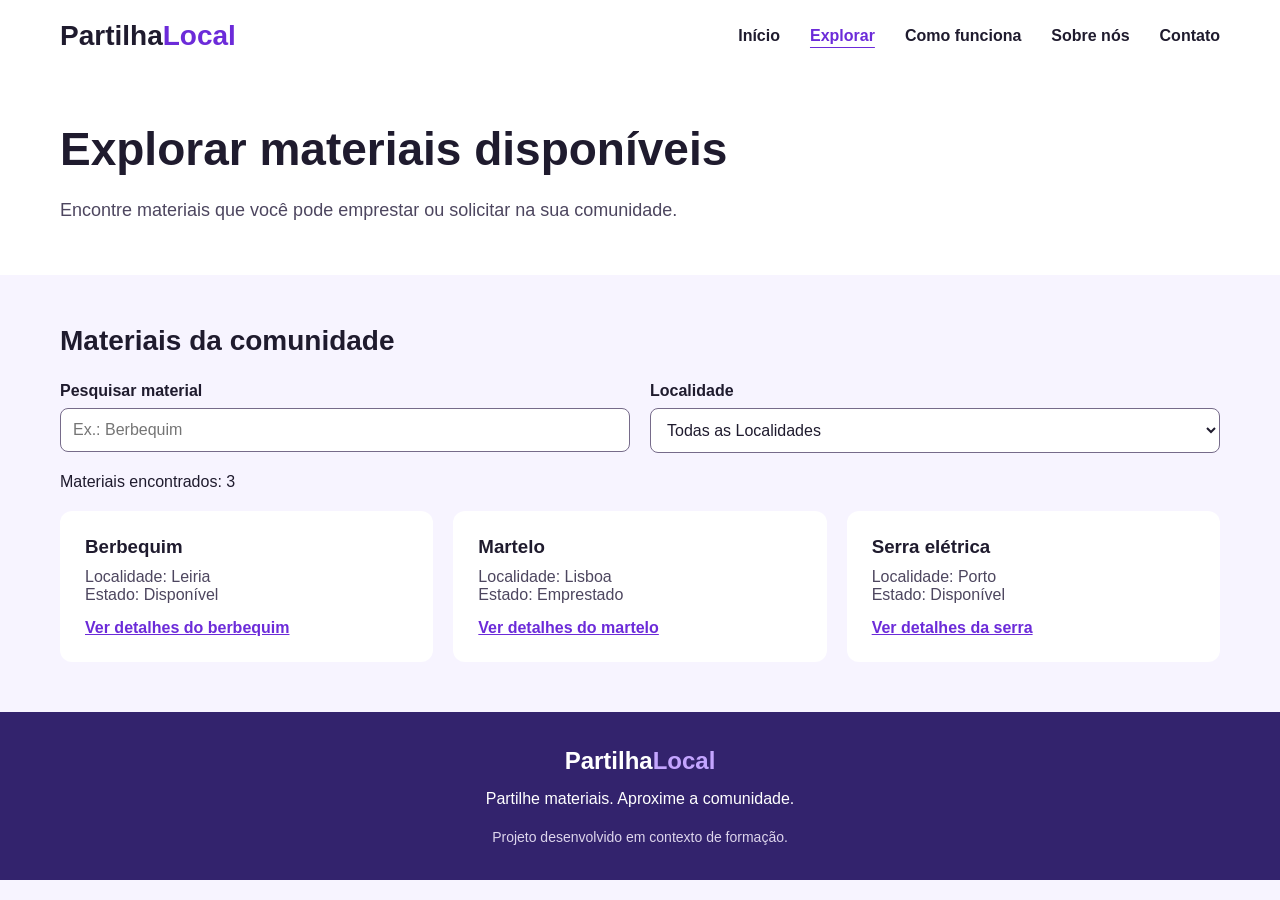
==== PartilhaLocal/explorar.html @ 2ac8620c "Adiciona pesquisa de materiais e pagina dinamica de detalhes" ====
<!DOCTYPE html>
<html lang="pt-BR">

<head>
    <meta charset="UTF-8">
    <meta name="viewport" content="width=device-width, initial-scale=1.0">
    <title>Explorar materiais | PartilhaLocal </title>
    <link rel="stylesheet" href="css/style.css">
</head>

<body>
    <header class="cabecalho">
        <div class="logo">
            <h1>Partilha<span>Local</span></h1>
        </div>
        <nav>
            <ul>
                <li><a href="index.html">Início</a></li>
                <li><a href="explorar.html" aria-current="page">Explorar</a></li>
                <li><a href="#">Como funciona</a></li>
                <li><a href="#">Sobre nós</a></li>
                <li><a href="#">Contato</a></li>
            </ul>
        </nav>
    </header>
    <main class="pagina-explorar">
        <section class="intro-explorar">
            <h2>Explorar materiais disponíveis</h2>
            <p>Encontre materiais que você pode emprestar ou solicitar na sua comunidade.</p>
        </section>

        <section class="materiais">
            <h2>Materiais da comunidade</h2>
            <div class="filtros">
                <div class="campo-filtro">
                    <label for="pesquisa-material">Pesquisar material</label>
                    <input type="search" id="pesquisa-material" placeholder="Ex.: Berbequim">
                </div>
                <!--lista de localidade -->
                <div class="campo-filtro">
                    <label for="filtro-localidade">Localidade</label>
                    <select id="filtro-localidade">
                        <option value="">Todas as Localidades</option>
                        <option value="Leiria">Leiria</option>
                        <option value="Lisboa">Lisboa</option>
                        <option value="Porto">Porto</option>
                    </select>
                </div>
            </div>
            <!-- Mensagem que será anuciada por leitores de ecra.-->
            <p id="resultado-pesquisa" role="status"></p>
            <div class="lista-materiais">
                <div class="card-material" data-nome="Berbequim" data-localidade="Leiria">
                    <h3>Berbequim</h3>
                    <p>Localidade: Leiria</p>
                    <p>Estado: Disponível</p>
                    <a class="link-detalhes" href="material.html?id=1">
                        Ver detalhes do berbequim
                    </a>
                </div>

                <div class="card-material" data-nome="Martelo" data-localidade="Lisboa">
                    <h3>Martelo</h3>
                    <p>Localidade: Lisboa</p>
                    <p>Estado: Emprestado</p>
                    <a class="link-detalhes" href="material.html?id=2">
                        Ver detalhes do martelo
                    </a>
                </div>

                <div class="card-material" data-nome="Serra eletrica" data-localidade="Porto">
                    <h3>Serra elétrica</h3>
                    <p>Localidade: Porto</p>
                    <p>Estado: Disponível</p>
                    <a class="link-detalhes" href="material.html?id=3">
                        Ver detalhes da serra
                    </a>
                </div>
            </div>
        </section>
    </main>
    <footer class="rodape">
        <h2>Partilha<span>Local</span></h2>
        <p>Partilhe materiais. Aproxime a comunidade.</p>
        <small>Projeto desenvolvido em contexto de formação.</small>
    </footer>
    <script src="js/explorar.js"></script>
</body>

</html>
---- PartilhaLocal/css/style.css ----
/* Remove margens e espaçamentos padrão do navegador */
* {
    margin: 0;
    padding: 0;
    box-sizing: border-box;
}

/* Estilo geral da página */
body {
    font-family: Arial, sans-serif;
    background-color: #f7f4ff;
    color: #1f1b2e;
}

/* Cabeçalho do site */
.cabecalho {
    background-color: white;
    padding: 20px 60px;
    display: flex;
    justify-content: space-between;
    align-items: center;
}

/* Nome PartilhaLocal */
.logo h1 {
    font-size: 28px;
    color: #1f1b2e;
}

/* Deixa só a palavra Local roxa */
.logo span {
    color: #6c2bd9;
}

/* Remove as bolinhas da lista do menu */
nav ul {
    list-style: none;
    display: flex;
    gap: 30px;
}

/* Estilo dos links do menu */
nav a {
    text-decoration: none;
    color: #1f1b2e;
    font-weight: bold;
}

/* Quando passar o rato por cima do link */
nav a:hover {
    color: #6c2bd9;
}

/* Espaçamento geral das secções */
section {
    padding: 50px 60px;
}

/* Primeira secção da página */
main section:first-child {
    background-color: white;
}

/* Título principal */
main section:first-child h2 {
    font-size: 46px;
    color: #1f1b2e;
    margin-bottom: 20px;
}

/* Parágrafo principal */
main section:first-child p {
    font-size: 18px;
    margin-bottom: 25px;
    color: #4d465f;
}

/* Botões da primeira secção */
main section:first-child a {
    display: inline-block;
    margin-right: 15px;
    padding: 14px 22px;
    border-radius: 8px;
    text-decoration: none;
    font-weight: bold;
}

/* Primeiro botão */
main section:first-child a:first-of-type {
    background-color: #6c2bd9;
    color: white;
}

/* Segundo botão */
main section:first-child a:last-of-type {
    border: 2px solid #6c2bd9;
    color: #6c2bd9;
}

/* Títulos das outras secções */
section h2 {
    margin-bottom: 25px;
    font-size: 28px;
}

/* Caixas das vantagens e materiais 
section div {
    background-color: white;
    padding: 20px;
    margin-bottom: 15px;
    border-radius: 12px;
}
    */

/* Títulos dentro das caixas */
section div h3 {
    margin-bottom: 10px;
    color: #1f1b2e;
}

/* Texto dentro das caixas */
section div p {
    color: #4d465f;
}

/*Organizar as vantagens lado a lado */
.lista-vantagens {
    display: flex;
    gap: 20px;
}

/* Cada caixa de vantagem */
.caixa-vantagem {
    flex: 1;
    background-color: white;
    padding: 25px;
    border-radius: 12px;
}

/*organizar os materiais em coluna */
.lista-materiais {
    display: flex;
    gap: 20px;
}

/* Cada caixa de material */
.card-material {
    flex: 1;
    background-color: white;
    padding: 25px;
    border-radius: 12px;
}

.card-material,
.caixa-vantagem {
    /* Suaviza o movimento, tanto ao entrar como ao sair com o rato */
    transition: transform 0.3s;
}

.card-material:hover,
.caixa-vantagem:hover {
    /* Move a caixa 5 píxeis para cima */
    transform: translateY(-5px);
}

.hero {
    background-color: white;
    display: flex;
    align-items: center;
    justify-content: space-between;
    gap: 40px;
}

.texto-hero {
    max-width: 600px;
}

.texto-hero h2 {
    font-size: 52px;
    line-height: 1.2;
    margin-bottom: 20px;
}

.texto-hero p {
    font-size: 18px;
    color: #4d465f;
    margin-bottom: 25px;
}

.botoes-hero {
    display: flex;
    gap: 15px;
}

.botoes-hero a {
    display: inline-block;
    padding: 14px 22px;
    border-radius: 8px;
    text-decoration: none;
    font-weight: bold;
}

.botoes-hero a:first-child {
    background-color: #6c2bd9;
    color: white;
}

.botoes-hero a:last-child {
    border: 2px solid #6c2bd9;
    color: #6c2bd9;
}

.imagem-hero {
    width: 380px;
    height: 280px;
    background: linear-gradient(135deg, #efe7ff, #d8c4ff);
    border-radius: 30px;
    display: flex;
    align-items: center;
    justify-content: center;
}

.circulo-hero {
    width: 190px;
    height: 190px;
    background-color: white;
    border-radius: 50%;
    box-shadow: 0 8px 20px rgba(108, 43, 217, 0.18);
    display: flex;
    flex-direction: column;
    align-items: center;
    justify-content: center;
}

.circulo-hero span {
    font-size: 55px;
}

.circulo-hero p {
    margin-top: 10px;
    font-weight: bold;
    color: #6c2bd9;
}

/*seleciona a ligaçao do menu*/
nav a[aria-current="page"] {
    color: #6c2bd9;
    text-decoration: underline;
    text-underline-offset: 6px;
}

/*Seleciona o titulo da apresentaçao no Explorar. */
.pagina-explorar .pagina-explorar h2 {
    font-size: 34px;
    margin-bottom: 15px;
}

/*seleciona a descriçao da apresentaçao na pagina explorar.*/
.pagina-explorar .intro-explorar p {
    line-height: 1.6;
    margin-bottom: 0;
}

.filtros {
    display: flex;
    flex-wrap: wrap;
    gap: 20px;
    margin-bottom: 20px;
}

.campo-filtro {
    display: flex;
    flex-direction: column;
    gap: 8px;
    flex: 1 1 220px;
    min-width: 0;
}

/*Destaca a legenda do campo*/
.campo-filtro label {
    font-weight: bold;
}

.campo-filtro input,
.campo-filtro select {
    width: 100%;
    padding: 12px;
    border: 1px solid #766b8a;
    border-radius: 8px;
    font: inherit;
    background-color: white;
    color: #1f1b2e;
}

.campo-filtro input:focus,
.campo-filtro select:focus {
    outline: 2px solid #6c2bd9;
    outline-offset: 2px;
}

#resultado-pesquisa {
    margin-bottom: 20px;
}





/* Area mobile */
@media (max-width: 768px) {
    .cabecalho {
        flex-direction: column;
        gap: 20px;
        padding: 20px;
    }

    nav ul {
        flex-wrap: wrap;
        justify-content: center;
        gap: 15px;
    }

    /*toda seçao da paginas*/
    section {
        padding: 30px 20px;
    }

    /* Seleciona a área principal de a apresentação */
    .hero {
        flex-direction: column;
    }

    /*Seleciona o titulo da primeira secção */
    main section:first-child h2 {
        font-size: 34px;
    }

    /* Seleciona o grupo dos dois botões hero*/
    .botoes-hero {
        flex-wrap: wrap;
    }

    /* Seleciona os botoes da primeira secção */
    main section:first-child .botoes-hero a {
        margin-right: 0;
    }

    /* Seleciona o fundo roxo*/
    .imagem-hero {
        width: 100%;
        height: 380px;
    }


    .lista-vantagens,
    .lista-materiais {
        flex-direction: column;
    }

}

/*Estilo Rodape */
.rodape {
    background-color: #33236d;
    color: white;
    text-align: center;
    padding: 35px 20px;
}

/*O nome do projeto no rodapé*/
.rodape h2 {
    font-size: 24px;
    margin-bottom: 12px;
}

/*A palavra span no nome do projeto*/
.rodape h2 span {
    color: #c4a5ff;
}

/*Selecionar a frase de apresentação no rodapé*/
.rodape p {
    line-height: 1.5;
    margin-bottom: 18px;
}

/* Selecionar a nota dobre o contexto do projeto no rodapé */
.rodape small {
    display: block;
    font-size: 14px;
    color: #ddd5ec;
}

/* Define o espaço à volta da ficha do material. */
.pagina-material {
    padding: 30px 20px;
}


/* Define a caixa que apresenta os detalhes. */
.detalhe-material {
    max-width: 800px;
    margin: 0 auto;
    padding: 25px;
    background-color: white;
    border-radius: 12px;
}



/* Estiliza a ligação de regresso à lista. */
.link-voltar {
    display: inline-block;

    margin-bottom: 24px;

    color: #6c2bd9;

}


/* Define a aparência do nome do material. */
.detalhe-material h2 {
    font-size: 32px;

    margin-bottom: 16px;

}



/* Separa o título da descrição do seu texto. */
.detalhe-material h3 {
    margin-bottom: 10px;

}



/* Melhora a leitura dos parágrafos da ficha. */
.detalhe-material p {
    line-height: 1.6;

    color: #4d465f;

}


/* Separa a lista de características dos restantes conteúdos. */
.dados-material {
    margin: 24px 0;

}



/* Destaca o nome de cada característica. */
.dados-material dt {
    font-weight: bold;

    margin-bottom: 4px;

}



/* Define o espaço após cada valor. */
.dados-material dd {
    margin-bottom: 16px;
    /* Separa uma característica da seguinte. */
}



/* Define a apresentação do botão de empréstimo. */
.botao-pedido {
    margin: 24px 0 12px;

    padding: 14px 22px;

    border: 0;

    border-radius: 8px;

    font: inherit;

    font-weight: bold;

    background-color: #6c2bd9;

    color: white;

}



/* Identifica visualmente o estado desativado. */
.botao-pedido:disabled {
    background-color: #655c75;

    cursor: not-allowed;

}



/* Estiliza a ligação dos cartões para a página de detalhes. */
.card-material .link-detalhes {
    display: inline-block;

    margin-top: 15px;

    color: #6c2bd9;

    font-weight: bold;

}
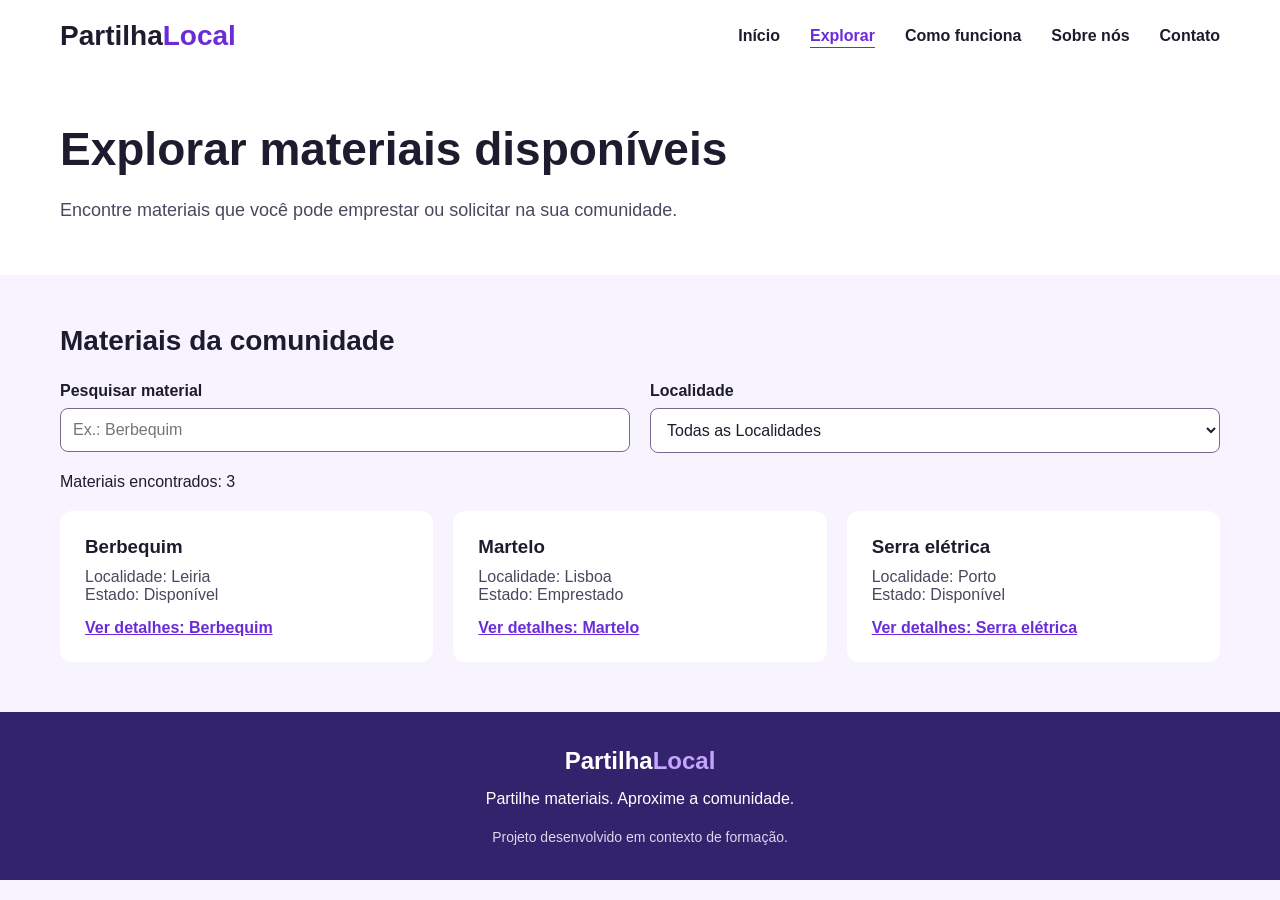
==== commit a3abace0: "Adiciona listagem dinamica e formalario de publicação com validaçao" ====
--- a/PartilhaLocal/explorar.html
+++ b/PartilhaLocal/explorar.html
@@ -41,41 +41,13 @@
                     <label for="filtro-localidade">Localidade</label>
                     <select id="filtro-localidade">
                         <option value="">Todas as Localidades</option>
-                        <option value="Leiria">Leiria</option>
-                        <option value="Lisboa">Lisboa</option>
-                        <option value="Porto">Porto</option>
                     </select>
                 </div>
             </div>
             <!-- Mensagem que será anuciada por leitores de ecra.-->
             <p id="resultado-pesquisa" role="status"></p>
             <div class="lista-materiais">
-                <div class="card-material" data-nome="Berbequim" data-localidade="Leiria">
-                    <h3>Berbequim</h3>
-                    <p>Localidade: Leiria</p>
-                    <p>Estado: Disponível</p>
-                    <a class="link-detalhes" href="material.html?id=1">
-                        Ver detalhes do berbequim
-                    </a>
-                </div>
 
-                <div class="card-material" data-nome="Martelo" data-localidade="Lisboa">
-                    <h3>Martelo</h3>
-                    <p>Localidade: Lisboa</p>
-                    <p>Estado: Emprestado</p>
-                    <a class="link-detalhes" href="material.html?id=2">
-                        Ver detalhes do martelo
-                    </a>
-                </div>
-
-                <div class="card-material" data-nome="Serra eletrica" data-localidade="Porto">
-                    <h3>Serra elétrica</h3>
-                    <p>Localidade: Porto</p>
-                    <p>Estado: Disponível</p>
-                    <a class="link-detalhes" href="material.html?id=3">
-                        Ver detalhes da serra
-                    </a>
-                </div>
             </div>
         </section>
     </main>
@@ -84,6 +56,7 @@
         <p>Partilhe materiais. Aproxime a comunidade.</p>
         <small>Projeto desenvolvido em contexto de formação.</small>
     </footer>
+    <script src="js/materiais.js"></script>
     <script src="js/explorar.js"></script>
 </body>
 
--- a/PartilhaLocal/css/style.css
+++ b/PartilhaLocal/css/style.css
@@ -514,4 +514,83 @@
 
     font-weight: bold;
 
+
+}
+
+/*material style*/
+.pagina-publicar {
+    padding: 30px 20px;
+}
+
+.pagina-publicar .painel-publicar {
+    max-width: 800px;
+    margin: 0 auto;
+    padding: 25px;
+    background-color: white;
+    border-radius: 12px;
+}
+
+/* Limita estas regras à nova página. */
+.pagina-publicar .painel-publicar h2 {
+    font-size: 32px;
+    margin-bottom: 16px;
+}
+
+.pagina-publicar .painel-publicar p {
+    font-size: 16px;
+    line-height: 1.6;
+    margin-bottom: 16px;
+}
+
+#form-publicar {
+    margin-top: 24px;
+}
+
+.campo-formulario {
+    display: flex;
+    flex-direction: column;
+    gap: 8px;
+    margin-bottom: 20px;
+}
+
+.campo-formulario label {
+    font-weight: bold;
+}
+
+.campo-formulario input,
+.campo-formulario select,
+.campo-formulario textarea {
+    width: 100%;
+    padding: 12px;
+    border: 1px solid #766b8a;
+    border-radius: 8px;
+    font: inherit;
+    color: #1f1b2e;
+    background-color: white;
+}
+
+.campo-formulario textarea {
+    resize: vertical;
+}
+
+.campo-formulario input:focus,
+.campo-formulario select:focus,
+.campo-formulario textarea:focus {
+    outline: 2px solid #6c2bd9;
+    outline-offset: 2px;
+}
+
+.botao-validar {
+    padding: 14px 22px;
+    border: 0;
+    border-radius: 8px;
+    background-color: #6c2bd9;
+    color: white;
+    font: inherit;
+    font-weight: bold;
+    cursor: pointer;
+}
+
+#mensagem-publicacao {
+    margin-top: 16px;
 }
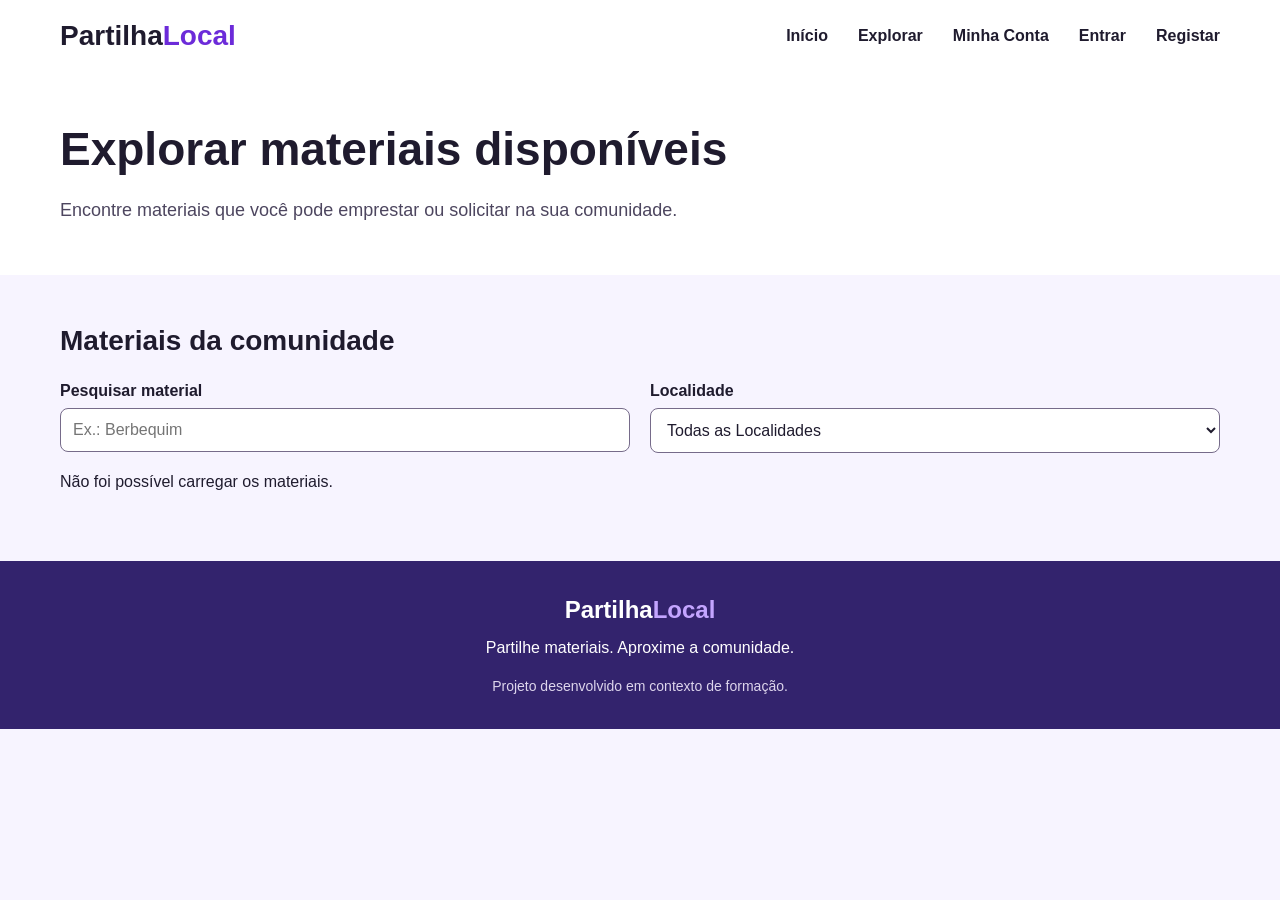
==== commit 7ce23521: "Atualizar funcionalidades do PartilhaLocal" ====
--- a/PartilhaLocal/explorar.html
+++ b/PartilhaLocal/explorar.html
@@ -16,10 +16,10 @@
         <nav>
             <ul>
                 <li><a href="index.html">Início</a></li>
-                <li><a href="explorar.html" aria-current="page">Explorar</a></li>
-                <li><a href="#">Como funciona</a></li>
-                <li><a href="#">Sobre nós</a></li>
-                <li><a href="#">Contato</a></li>
+                <li><a href="explorar.html">Explorar</a></li>
+                <li><a href="/minha-conta">Minha Conta</a></li>
+                <li><a href="login.html">Entrar</a></li>
+                <li><a href="registo.html">Registar</a></li>
             </ul>
         </nav>
     </header>
@@ -56,7 +56,6 @@
         <p>Partilhe materiais. Aproxime a comunidade.</p>
         <small>Projeto desenvolvido em contexto de formação.</small>
     </footer>
-    <script src="js/materiais.js"></script>
     <script src="js/explorar.js"></script>
 </body>
 
--- a/PartilhaLocal/css/style.css
+++ b/PartilhaLocal/css/style.css
@@ -593,4 +593,334 @@
 
 #mensagem-publicacao {
     margin-top: 16px;
+}
+
+/*style da foto*/
+
+#preview-fotografia {
+    width: 100%;
+    max-width: 400px;
+    max-height: 300px;
+    object-fit: contain;
+    border-radius: 12px;
+    align-self: flex-start;
+}
+
+#erro-fotografia {
+    color: #a11919;
+}
+
+/*Register*/
+
+/* Página de registo */
+.pagina-registo {
+    max-width: 500px;
+    margin: 50px auto;
+    padding: 30px;
+    background-color: white;
+    border-radius: 12px;
+}
+
+.pagina-registo h2 {
+    color: #6c2bd9;
+    margin-bottom: 10px;
+}
+
+.pagina-registo p {
+    margin-bottom: 20px;
+}
+
+/* Organiza os campos uns por baixo dos outros */
+#form-registo {
+    display: flex;
+    flex-direction: column;
+    gap: 10px;
+}
+
+#form-registo label {
+    font-weight: bold;
+    margin-top: 10px;
+}
+
+#form-registo input {
+    padding: 12px;
+    border: 1px solid #ccc;
+    border-radius: 6px;
+    font-size: 16px;
+}
+
+#form-registo input:focus {
+    outline: 2px solid #6c2bd9;
+}
+
+/* Botão para criar conta */
+#form-registo button {
+    margin-top: 20px;
+    padding: 14px;
+    background-color: #6c2bd9;
+    color: white;
+    border: none;
+    border-radius: 8px;
+    font-size: 16px;
+    cursor: pointer;
+}
+
+#form-registo button:hover {
+    background-color: #5420ad;
+}
+
+/* Corrige a aparência do link Entrar */
+main section.pagina-registo a.link-entrar {
+    display: inline;
+    background: none;
+    border: none;
+    padding: 0;
+    margin: 0;
+    color: #6c2bd9;
+    text-decoration: underline;
+}
+
+/*login*/
+
+/* Página de login */
+.pagina-login {
+    max-width: 450px;
+    margin: 60px auto;
+    padding: 30px;
+    background-color: white;
+    border-radius: 12px;
+}
+
+.pagina-login h2 {
+    color: #6c2bd9;
+    margin-bottom: 10px;
+}
+
+.pagina-login p {
+    margin-bottom: 20px;
+}
+
+/* Formulário de login */
+#form-login {
+    display: flex;
+    flex-direction: column;
+    gap: 12px;
+}
+
+#form-login label {
+    font-weight: bold;
+    margin-top: 10px;
+}
+
+#form-login input {
+    padding: 12px;
+    border: 1px solid #ccc;
+    border-radius: 6px;
+    font-size: 16px;
+}
+
+#form-login input:focus {
+    outline: 2px solid #6c2bd9;
+}
+
+#form-login button {
+    margin-top: 20px;
+    padding: 14px;
+    background-color: #6c2bd9;
+    color: white;
+    border: none;
+    border-radius: 8px;
+    cursor: pointer;
+}
+
+#form-login button:hover {
+    background-color: #5420ad;
+}
+
+.texto-registo {
+    margin-top: 20px;
+}
+
+/* Mantém o link Registe-se como texto */
+main section.pagina-login .texto-registo a {
+    display: inline;
+    padding: 0;
+    border: none;
+    background: none;
+    color: #6c2bd9;
+    text-decoration: underline;
+}
+
+/*MInha conta*/
+/* Botões da página Minha Conta */
+.acoes-conta {
+    display: flex;
+    flex-direction: column;
+    gap: 12px;
+    margin-top: 20px;
+}
+
+.botao-conta,
+.botao-sair {
+    display: block;
+    width: 100%;
+    padding: 12px;
+    border-radius: 8px;
+    text-align: center;
+    font-size: 16px;
+    text-decoration: none;
+    cursor: pointer;
+    box-sizing: border-box;
+}
+
+.botao-conta,
+.botao-conta:link,
+.botao-conta:visited,
+.botao-conta:hover {
+    background-color: #6c2bd9;
+    color: #ffffff;
+}
+
+.botao-sair {
+    background-color: white;
+    color: #6c2bd9;
+    border: 2px solid #6c2bd9;
+}
+
+/* Garante contraste no botão Explorar materiais */
+.pagina-registo .acoes-conta a.botao-conta,
+.pagina-registo .acoes-conta a.botao-conta:visited,
+.pagina-registo .acoes-conta a.botao-conta:hover {
+    background-color: #6c2bd9;
+    color: #ffffff;
+}
+
+/*Chat*/
+/* Página do chat */
+.pagina-chat {
+    background-color: #f3f0fa;
+    padding: 40px 20px;
+    min-height: 80vh;
+    display: flex;
+    justify-content: center;
+    align-items: flex-start;
+}
+
+.painel-chat {
+    background-color: white;
+    width: 100%;
+    max-width: 700px;
+    border-radius: 16px;
+    padding: 24px;
+    box-shadow: 0 8px 24px rgba(0, 0, 0, 0.08);
+}
+
+.painel-chat h2 {
+    font-size: 42px;
+    margin-bottom: 20px;
+    color: #16133d;
+}
+
+.info-chat {
+    margin-bottom: 20px;
+}
+
+.info-chat p {
+    margin-bottom: 8px;
+    color: #2a2456;
+    font-size: 18px;
+}
+
+/* Caixa das mensagens */
+.mensagens-chat {
+    border: 1px solid #ddd;
+    border-radius: 12px;
+    background-color: #fafafa;
+    min-height: 300px;
+    max-height: 400px;
+    overflow-y: auto;
+    padding: 16px;
+    display: flex;
+    flex-direction: column;
+    gap: 12px;
+    margin-bottom: 20px;
+}
+
+/* Mensagens */
+.mensagem-proprietario,
+.mensagem-utilizador {
+    max-width: 75%;
+    padding: 12px 14px;
+    border-radius: 14px;
+    line-height: 1.4;
+    font-size: 16px;
+}
+
+.mensagem-proprietario {
+    align-self: flex-start;
+    background-color: #ece7ff;
+    color: #1f1a44;
+    border-bottom-left-radius: 4px;
+}
+
+.mensagem-utilizador {
+    align-self: flex-end;
+    background-color: #6c2bd9;
+    color: white;
+    border-bottom-right-radius: 4px;
+}
+
+/* Formulário */
+.form-chat {
+    display: flex;
+    gap: 12px;
+    align-items: center;
+}
+
+.form-chat input {
+    flex: 1;
+    padding: 14px 16px;
+    border: 1px solid #b9b2d8;
+    border-radius: 10px;
+    font-size: 16px;
+}
+
+.form-chat input:focus {
+    outline: none;
+    border-color: #6c2bd9;
+}
+
+.form-chat button {
+    padding: 14px 20px;
+    border: none;
+    border-radius: 10px;
+    background-color: #6c2bd9;
+    color: white;
+    font-size: 16px;
+    cursor: pointer;
+}
+
+.form-chat button:hover {
+    opacity: 0.92;
+}
+
+/* Texto apenas para leitores de ecrã */
+.sr-only {
+    position: absolute;
+    width: 1px;
+    height: 1px;
+    padding: 0;
+    margin: -1px;
+    overflow: hidden;
+    clip: rect(0, 0, 0, 0);
+    border: 0;
+}
+
+/* Fotografias dos materiais na página Explorar */
+.imagem-material {
+    width: 100%;
+    height: 200px;
+    object-fit: contain;
+    border-radius: 10px;
+    margin-bottom: 12px;
 }
